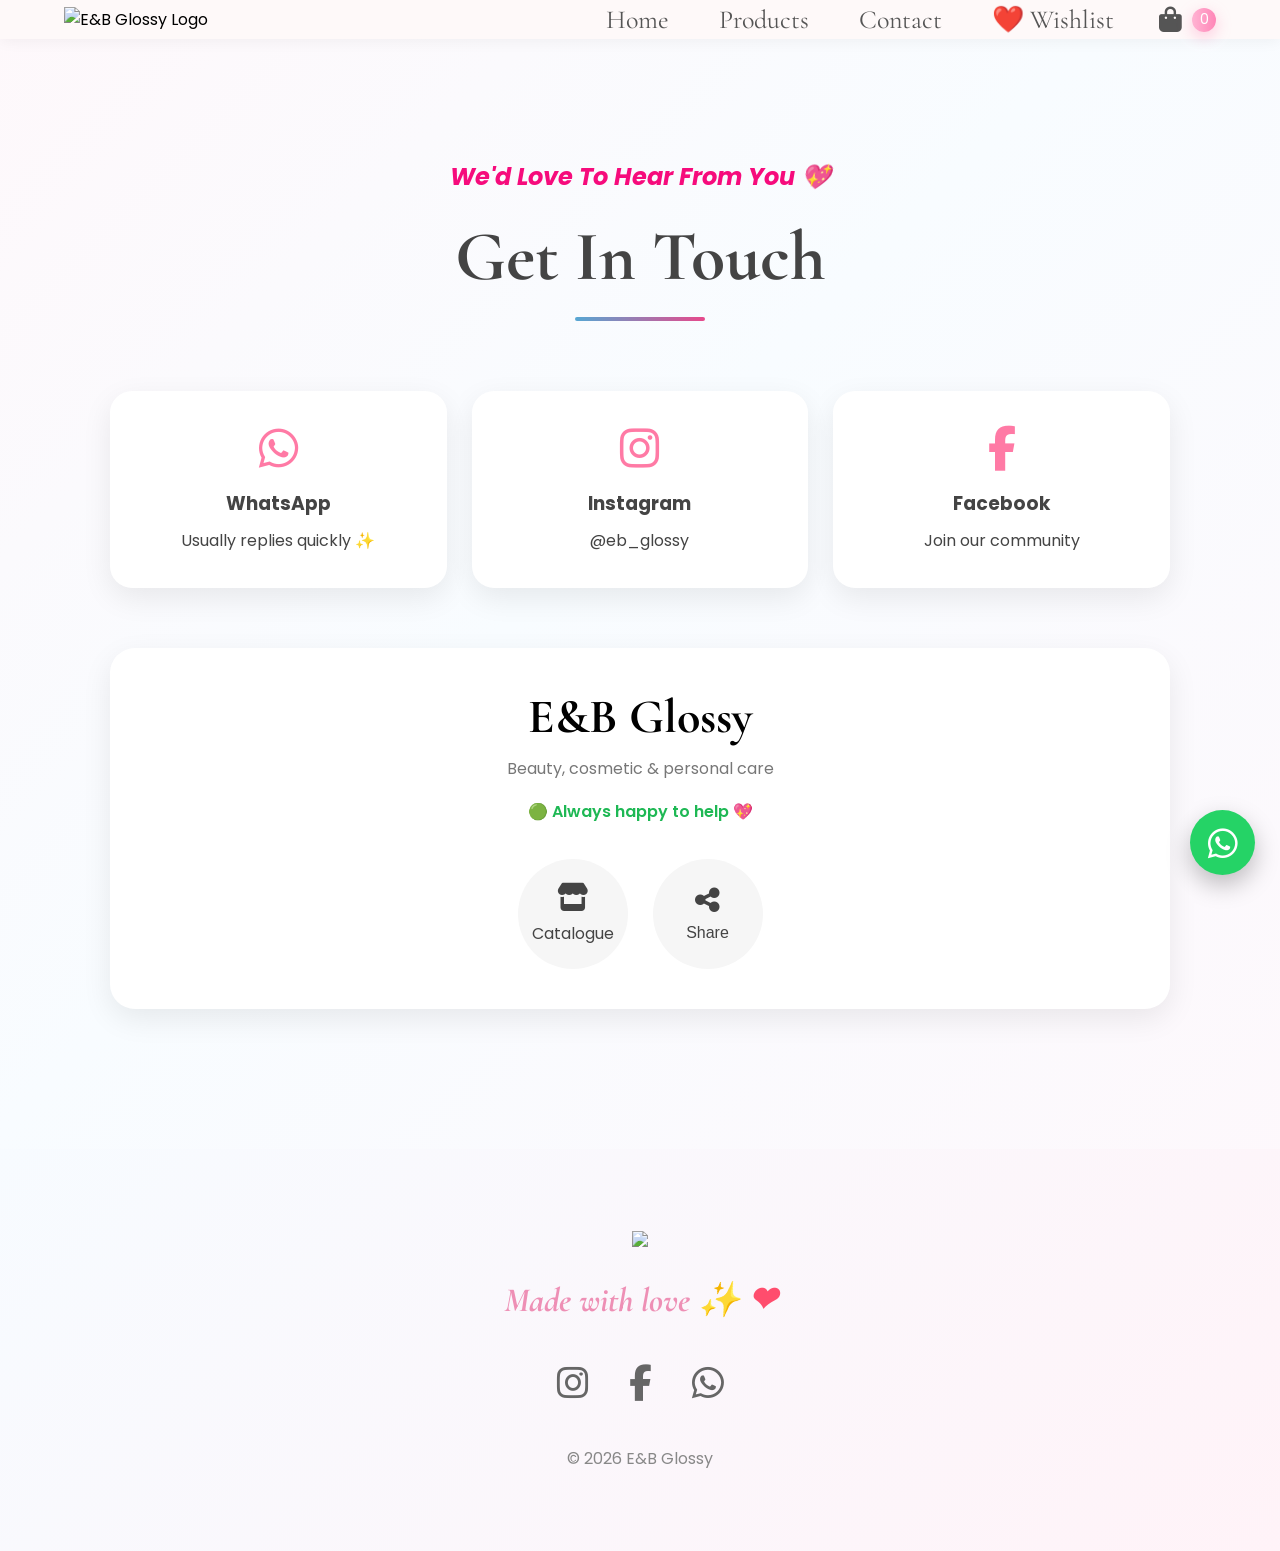
==== contact.html @ 27b737e7 "Add files via upload" ====
<!DOCTYPE html>
<html lang="en">

<head>

    <meta charset="UTF-8">
    <meta name="viewport" content="width=device-width, initial-scale=1.0">

    <title>E&B Glossy</title>

    <link rel="preconnect" href="https://fonts.googleapis.com">
    <link rel="preconnect" href="https://fonts.gstatic.com" crossorigin>

    <link href="https://fonts.googleapis.com/css2?family=Poppins:wght@300;400;500;600&family=Cormorant+Garamond:wght@400;500;600;700&display=swap" rel="stylesheet">

    <link rel="stylesheet"
        href="https://cdnjs.cloudflare.com/ajax/libs/font-awesome/6.5.2/css/all.min.css">

    <link rel="stylesheet" href="style.css">

</head>

<body><div id="intro-loader">

    <img src="images/logo.png" alt="E&B Glossy">

    <h2>E&B Glossy</h2>

</div>

<!-- NAVBAR -->

<nav>

    <div class="logo">
        <img src="images/logo.png"
             alt="E&B Glossy Logo">
    </div>

    <div class="nav-right">

        <ul>

            <li><a href="index.html">Home</a></li>

            <li><a href="products.html">Products</a></li>

            

            <li><a href="contact.html">Contact</a></li>

            <li><a href="wishlist.html">❤️ Wishlist</a></li>

        </ul>

        <a href="cart.html"
           class="cart-nav">

            <i class="fa-solid fa-bag-shopping"></i>

            <span id="cart-count">0</span>

        </a>

    </div>

</nav>



<!-- CONTACT -->

<section class="contact-page">

    <p class="products-subtitle">

        We'd Love To Hear From You 💖

    </p>

    <h1 class="page-title">

        Get In Touch

    </h1>



    <div class="contact-cards">

        <a href="https://wa.me/201068909087"
           target="_blank"
           class="contact-card">

            <i class="fa-brands fa-whatsapp"></i>

            <h3>WhatsApp</h3>

            <p>Usually replies quickly ✨</p>

        </a>



        <a href="https://www.instagram.com/eb_glossy/"
           target="_blank"
           class="contact-card">

            <i class="fa-brands fa-instagram"></i>

            <h3>Instagram</h3>

            <p>@eb_glossy</p>

        </a>



        <a href="https://www.facebook.com/share/g/1BrcmSiZV8/"
           target="_blank"
           class="contact-card">

            <i class="fa-brands fa-facebook-f"></i>

            <h3>Facebook</h3>

            <p>Join our community</p>

        </a>

    </div>



    <div class="business-card">

        <h2>E&B Glossy</h2>

        <p>

            Beauty, cosmetic & personal care

        </p>

        <span class="status">

            🟢 Always happy to help 💖

        </span>



        <div class="business-buttons">

            <a href="products.html">

                <i class="fa-solid fa-store"></i>

                <span>Catalogue</span>

            </a>



            <button onclick="shareWebsite()">

                <i class="fa-solid fa-share-nodes"></i>

                <span>Share</span>

            </button>

        </div>

    </div>



    

</section>



<!-- FOOTER -->

<footer>

    <img src="images/logo.png">

    <p class="footer-love">
        Made with love ✨ <span class="heart">❤</span>
    </p>

    <div class="socials">

        <a href="https://www.instagram.com/eb_glossy/"
           target="_blank"
           rel="noopener noreferrer">

            <i class="fab fa-instagram"></i>

        </a>

        <a href="https://www.facebook.com/share/g/1BrcmSiZV8/"
           target="_blank"
           rel="noopener noreferrer">

            <i class="fab fa-facebook-f"></i>

        </a>

        <a href="https://wa.me/201068909087"
           target="_blank"
           rel="noopener noreferrer">

            <i class="fab fa-whatsapp"></i>

        </a>

    </div>

    <p class="copyright">

        © 2026 E&B Glossy

    </p>

</footer>



<!-- FLOATING WHATSAPP -->

<a class="whatsapp"
   href="https://wa.me/201068909087">

    <i class="fab fa-whatsapp"></i>

</a>

<div id="toast"></div>

<script src="Script.js"></script>

</body>

</html>
---- style.css ----
*{
    margin:0;
    padding:0;
    box-sizing:border-box;
}

html{

    scroll-behavior:smooth;

}

body{

    font-family:'Poppins',sans-serif;
    overflow-x:hidden;

    background:
    linear-gradient(
        135deg,
        #fef8fb 0%,
        #f8fcff 40%,
        #fff7fb 100%
    );
}



/* NAVBAR */

nav{

    display:flex;
    justify-content:space-between;
    align-items:center;

    padding:20px 8%;
}

.nav-right{

    display:flex;
    align-items:center;

    gap:45px;
}

nav ul{

    display:flex;

    align-items:center;

    gap:40px;

    list-style:none;

    margin:0;
    padding:0;
}

nav ul li{

    list-style:none;
}
.logo img{

    width:220px;

}

nav ul{

    display:flex;

    gap:50px;

    list-style:none;

}

nav a{

    text-decoration:none;

    font-family:'Cormorant Garamond',serif;

    font-size:26px;

    color:#555;

    position:relative;

    transition:.4s;

}

nav a:hover{

    color:#ee8fb5;

}

nav a::after{

    content:"";

    position:absolute;

    width:0;

    height:2px;

    left:0;

    bottom:-5px;

    background:#ee8fb5;

    transition:.4s;

}

nav a:hover::after{

    width:100%;

}



/* HERO */

.hero{

    min-height:85vh;

    display:flex;

    justify-content:space-between;

    align-items:center;

    padding:0 8%;

    background:

    linear-gradient(
        90deg,
        #d8f1ff,
        #ffe3ef
    );

}

.hero-text{

    width:50%;

}

.hero-text h1{

    font-size:78px;

    color:#333;

    margin-bottom:25px;

}

.hero-text p{

    font-size:24px;

    color:#666;

}

.signature{

    margin-top:20px;

    color:#ee8fb5;

    font-size:32px;

    font-family:'Cormorant Garamond';

    font-style:italic;

    font-weight:bold;

}

.explore-btn{

    display:inline-block;

    margin-top:45px;

    padding:18px 50px;

    border:none;

    border-radius:50px;

    background:
    linear-gradient(
        90deg,
        #a5dfff,
        #ffb4d3
    );

    color:#2c2c2c;

    text-decoration:none;

    font-size:28px;

    font-family:'Cormorant Garamond',serif;

    font-weight:700;

    letter-spacing:1px;

    cursor:pointer;

    box-shadow:
    0 10px 30px rgba(255,182,210,.4);

    transition:0.4s;

}

.explore-btn:hover{

    transform:
    translateY(-6px)
    scale(1.03);

    box-shadow:
    0 18px 40px rgba(255,182,210,.5);

}

.explore-btn:active{

    transform:scale(0.96);

}.cart-total{

    margin-top:40px;

    background:white;

    padding:35px;

    border-radius:35px;

    box-shadow:
    0 15px 35px
    rgba(0,0,0,.08);
}

.cart-total h2{

    font-size:42px;

    color:#ff6faa;

    font-family:
    'Cormorant Garamond';
}.quantity-box{

    margin-bottom:20px;
}

@media(max-width:900px){

    .explore-btn{

        font-size:22px;

        padding:16px 35px;

    }

}
.hero-image a{

    width:45%;

    display:flex;

    justify-content:center;
    display:block;

    cursor:pointer;


}

.hero-image img{

    width:430px;

    border-radius:35px;

    box-shadow:

    0 20px 45px rgba(0,0,0,.15);
    cursor:pointer;

}
.hero-image img:hover{

    transform:
    translateY(-10px)
    scale(1.03);

}



/* FEATURED */

.featured{

    padding:40px 8%;

    background:linear-gradient(
        90deg,
        #9fdcff,
        #ffb6d2
    );
}

.featured h2{

    text-align:center;

    font-size:60px;

    color:#444;

    font-family:'Cormorant Garamond';

}

.featured h2::after{

    content:"";

    display:block;

    width:150px;

    height:3px;

    background:

    linear-gradient(
        90deg,
        #1a5576,
        #e43c7c
    );

    margin:20px auto;

}

.products-container{

    display:flex;

    justify-content:center;

    gap:80px;

    flex-wrap:wrap;

    margin-top:60px;

}

.product-card{

    width:350px;

    background:

    linear-gradient(
        180deg,
        white,
        #fff7fb
    );

    border-radius:35px;

    padding:30px;

    text-align:center;

    box-shadow:

    0 15px 35px rgba(0,0,0,.08);

    transition:.4s;

}

.product-card:hover{

    transform:translateY(-10px);

}

.product-card img{

    width:100%;

    border-radius:25px;

}

.product-card h3{

    margin-top:25px;

    font-size:35px;

    font-family:'Cormorant Garamond';

}

.product-card p{

    color:#777;

    margin-top:10px;

}



/* FOOTER */

footer{

    padding:80px 0;

    text-align:center;

    background:
    linear-gradient(
        135deg,
        #f7fbff,
        #fff3f8
    );
}

footer img{

    width:180px;

}

.footer-love{

    margin-top:25px;

    color:#ee8fb5;

    font-size:34px;

    font-family:'Cormorant Garamond',serif;

    font-style:italic;

    font-weight:700;

}.heart{

    color:#ff4d6d;

}
.socials{

    margin-top:35px;

}

.socials a{

    color:#666;

    font-size:36px;

    margin:0 18px;

    display:inline-block;

    text-decoration:none;

    transition:.4s;

}


.socials a:hover{

    color:#ee8fb5;

    transform:
    translateY(-6px)
    scale(1.12);

}

.copyright{

    margin-top:35px;

    color:#888;

}



/* WHATSAPP */

.whatsapp{

    position:fixed;

    bottom:25px;

    right:25px;

    width:65px;

    height:65px;

    border-radius:50%;

    background:#25D366;

    color:white;

    display:flex;

    justify-content:center;

    align-items:center;

    text-decoration:none;

    font-size:34px;

    box-shadow:

    0 10px 25px rgba(0,0,0,.25);

    transition:.4s;

}

.whatsapp:hover{

    transform:scale(1.1);

}



/* MOBILE */

@media(max-width:900px){

    nav{

        flex-direction:column;

        gap:20px;

    }

    nav ul{

        gap:25px;

        flex-wrap:wrap;

        justify-content:center;

    }

    .hero{

        flex-direction:column;

        text-align:center;

        padding:70px 30px;

    }

    .hero-text{

        width:100%;

    }

    .hero-image{

        width:100%;

        margin-top:50px;

    }

    .hero-image img{

        width:300px;

    }

    .hero-text h1{

        font-size:55px;

    }

    .hero-text p{

        font-size:20px;

    }

    .signature{

    font-size:32px;

    font-family:'Cormorant Garamond',serif;

    color:#ee8fb5;

    font-style:italic;

    font-weight:bold;

    letter-spacing:1px;



    }

    .logo img{

        width:170px;

    }

}.socials a::after{
    content:none !important;
}

.socials a{
    text-decoration:none;
}







/* Products Page */

nav{

    display:flex;

    justify-content:space-between;

    align-items:center;

    padding:4px 5%;

    background:rgb(254, 249, 249);

    box-shadow:0 2px 15px rgba(0,0,0,.05);

}

.logo img{

    width:220px;

}

nav ul{

    display:flex;

    gap:50px;

    list-style:none;

}

nav a{

    text-decoration:none;

    font-family:'Cormorant Garamond',serif;

    font-size:26px;

    color:#555;

    position:relative;

    transition:.4s;

}

nav a:hover{

    color:#ee8fb5;

}

nav a::after{

    content:"";

    position:absolute;

    width:0;

    height:2px;

    left:0;

    bottom:-5px;

    background:#ee8fb5;

    transition:.4s;

}

nav a:hover::after{

    width:100%;

}
.products-page{

    min-height:100vh;

    padding:100px 8%;

    background:
    linear-gradient(
        to bottom,
    
        #c0d3ff 20%,
        #e8b3d8 100%
    );
}

.page-title{

    text-align:center;

    font-size:70px;

    font-family:'Cormorant Garamond',serif;

    color:#444;

    margin-bottom:70px;

    position:relative;
}

.page-title::after{

    content:"";

    width:130px;
    height:4px;

    background:
    linear-gradient(
        90deg,
        #56a7d3,
        #e7498b
    );

    display:block;

    margin:18px auto 0;

    border-radius:20px;
}
.products-subtitle{
    color:#f60b7c;
    font-size:24px;
    margin-bottom:20px;
    margin-top:40px;
    font-style:italic;
    font-weight:bold;
    text-align:center;
    





}

.products-grid{

    display:grid;

    grid-template-columns:
    repeat(auto-fit,minmax(320px,1fr));

    gap:45px;

    max-width:1400px;

    margin:auto;
}

.product-card{

    background:white;

    border-radius:35px;

    padding:25px;

    text-align:center;

    box-shadow:
    0 15px 40px rgba(0,0,0,.08);

    transition:.4s;
}

.product-card:hover{

    transform:
    translateY(-12px);

    box-shadow:
    0 25px 55px rgba(255,182,210,.25);
}

.product-card img{

    width:100%;

    height:350px;

    object-fit:cover;

    border-radius:25px;
}

.product-card h3{
    margin-top:20px;
    font-size:30px;
}

.product-card p{
    color:#777;
}
/* ================= CART ICON IN NAV ================= */

.cart-nav{

    display:flex;
    align-items:center;
    gap:10px;

    position:relative;

    font-size:26px;
}

#cart-count{

    background:
    linear-gradient(
        90deg,
        #ffb4d3,
        #ff85b7
    );

    color:white;

    width:24px;
    height:24px;

    border-radius:50%;

    display:flex;
    justify-content:center;
    align-items:center;

    font-size:14px;

    font-family:'Poppins';

    box-shadow:
    0 5px 15px rgba(255,132,183,.4);

    transition:.4s;
}

.cart-nav:hover #cart-count{

    transform:scale(1.15);

}



/* ================= ADD TO CART BUTTON ================= */

.cart-btn{

    margin-top:25px;

    border:none;

    padding:16px 38px;

    border-radius:50px;

    background:
    linear-gradient(
        90deg,
        #9fdcff,
        #ffb6d2
    );

    color:#2f2f2f;

    font-size:24px;

    font-family:
    'Cormorant Garamond',serif;

    font-weight:700;

    letter-spacing:.5px;

    cursor:pointer;

    transition:.4s;

    box-shadow:
    0 10px 30px rgba(255,182,210,.35);
}

.cart-btn:hover{

    transform:
    translateY(-6px)
    scale(1.04);

    box-shadow:
    0 18px 40px rgba(255,182,210,.5);
}

.cart-btn:active{

    transform:
    scale(.96);

}



/* ================= CART PAGE ================= */

.cart-page{

    min-height:100vh;

    padding:120px 8%;

    text-align:center;

    background:

    linear-gradient(
        135deg,
        #f7fbff,
        #f6c1db
    );

}

.cart-page h1{

    font-size:72px;

    color:#444;

    font-family:
    'Cormorant Garamond',serif;

    margin-bottom:70px;
}



/* ================= CART ITEMS ================= */

#cart-items{

    max-width:850px;

    margin:auto;
}

.cart-item{

    background:white;

    margin-bottom:30px;

    padding:30px 35px;

    border-radius:35px;

    display:flex;

    justify-content:space-between;
    flex-wrap:wrap;

    align-items:center;

    box-shadow:
    0 15px 35px rgba(0,0,0,.08);

    transition:.4s;
}

.cart-item:hover{

    transform:
    translateY(-8px);

    box-shadow:
    0 22px 45px rgba(255,182,210,.18);
}



/* ================= PRODUCT INFO ================= */

.cart-info{

    text-align:left;
}

.cart-info h3{

    font-size:34px;

    color:#333;

    font-family:
    'Cormorant Garamond',serif;
}

.cart-info p{

    color:#888;

    margin-top:8px;

    font-size:17px;
}.total-price{

    color:#ff5f9f;

    font-size:30px;

    font-weight:800;

    margin-top:8px;
}



/* ================= REMOVE BUTTON ================= */

.remove-btn{

    border:none;

    background:#ffe4ee;

    color:#ff4f8e;

    padding:15px 22px;

    border-radius:20px;

    font-size:17px;

    font-weight:600;

    cursor:pointer;

    transition:.35s;
}

.remove-btn:hover{

    background:#ffcddd;

    transform:
    scale(1.06);
}



/* ================= ORDER BUTTON ================= */

.order-btn{

    margin-top:55px;

    padding:20px 55px;

    border:none;

    border-radius:50px;

    background:#25D366;

    color:white;

    font-size:26px;

    font-weight:700;

    cursor:pointer;

    transition:.4s;

    box-shadow:
    0 12px 30px rgba(37,211,102,.32);
}

.order-btn:hover{

    transform:
    translateY(-5px)
    scale(1.03);

    box-shadow:
    0 20px 45px rgba(37,211,102,.45);
}



/* ================= EMPTY CART ================= */

.empty-cart{

    background:white;

    padding:80px;

    border-radius:40px;

    box-shadow:
    0 15px 35px rgba(0,0,0,.07);
}

.empty-cart h2{

    color:#555;

    font-size:40px;

    margin-bottom:15px;
}

.empty-cart p{

    color:#888;

    font-size:20px;
}



/* ================= MOBILE ================= */

@media(max-width:900px){

    .cart-page h1{

        font-size:50px;
    }

    .cart-item{

        flex-direction:column;

        gap:25px;

        text-align:center;
    }

    .cart-info{

        text-align:center;
    }

    .cart-info h3{

        font-size:30px;
    }

    .order-btn{

        width:100%;
    }

}/* ================= TOAST ================= */

#toast{

    position:fixed;

    top:30px;

    right:30px;

    background:

    linear-gradient(
        90deg,
        #9fdcff,
        #ffb6d2
    );

    color:#333;

    padding:18px 35px;

    border-radius:25px;

    font-size:19px;

    font-weight:600;

    box-shadow:
    0 15px 35px rgba(0,0,0,.12);

    opacity:0;

    transform:
    translateY(-30px);

    transition:.45s;

    z-index:9999;
}


.show-toast{

    opacity:1 !important;

    transform:
    translateY(0px)
    scale(1.03);

}.cart-left{

    display:flex;

    align-items:center;

    gap:25px;
}

.cart-image{

    width:90px;

    height:90px;

    object-fit:cover;

    border-radius:22px;

    box-shadow:
    0 8px 20px rgba(0,0,0,.08);

    transition:.4s;
}

.cart-image:hover{

    transform:scale(1.06);
}/* ================= MOBILE ================= */

.product-card{
    position:relative;
    overflow:hidden;
}.wishlist-btn{
    position:absolute;
    bottom:210px;
    right:20px;
    width:40px;
    height:40px;
    border:none;
    border-radius:50%;
    background:#fff;
    cursor:pointer;
    box-shadow:0 4px 10px rgba(0, 0, 0, 0.1);
    transition:.3s;
}

.wishlist-btn i{
    color:#ff4d6d;
    font-size:20px;
    transition:.3s;
}

.wishlist-btn.active i{
    color:#ff4d6d;
    font-weight:bold;
}

.wishlist-btn:hover{
    transform:scale(1.1);
}
.quantity-box{

    display:flex;

    justify-content:center;

    align-items:center;

    gap:18px;

    margin-top:20px;
}

.quantity-box button{

    width:42px;
    height:42px;

    border:none;

    border-radius:50%;

    background:
    linear-gradient(
        90deg,
        #9fdcff,
        #ffb6d2
    );

    color:#333;

    font-size:24px;

    cursor:pointer;

    transition:.3s;
}

.quantity-box button:hover{

    transform:scale(1.1);
}

.qty{

    font-size:25px;

    font-weight:700;

    width:35px;

    text-align:center;
}
.price-tag{

    position:absolute;

    top:20px;
    right:20px;

    background:linear-gradient(
        135deg,
        #ff9fc7,
        #ffc7dd
    );

    color:white;

    padding:12px 18px;

    border-radius:40px;

    font-size:17px;
    font-weight:700;

    font-family:'Poppins';

    box-shadow:
    0 10px 25px rgba(255,133,183,.35);

    z-index:5;

    backdrop-filter:blur(10px);

    border:2px solid rgba(228, 124, 195, 0.799);
}

.product-price{

    margin-top:15px;

    display:flex;

    justify-content:center;
    align-items:center;

    gap:8px;

    background:
    linear-gradient(
        90deg,
        rgba(211, 24, 152, 0.299),
        rgba(21, 185, 240, 0.358)
    );

    width:fit-content;

    margin-inline:auto;

    padding:10px 22px;

    border-radius:30px;

    border:1px solid rgba(255,182,210,.4);
}

.currency{

    font-size:15px;

    color:#888;

    letter-spacing:2px;

    font-weight:600;
}

.amount{

    font-size:38px;

    font-weight:800;

    color:#f21a74;

    line-height:1;
}@media (max-width: 768px){

    nav{

        flex-direction:column;

        padding:20px;

        gap:20px;

    }

    nav ul{

        gap:18px;

        flex-wrap:wrap;

        justify-content:center;
    }

    nav a{

        font-size:10px !important;
    }

    .logo img{

        width:150px;
    }


    /* HERO */

    .hero{

        flex-direction:column;

        text-align:center;

        padding:70px 25px;

        min-height:auto;

        gap:50px;
    }

    .hero-text{

        width:100%;
    }

    .hero-image{

        width:100%;
    }

    .hero-image img{

        width:270px;

        max-width:90%;
    }

    .hero-text h1{

        font-size:48px;

        line-height:1.2;
    }

    .hero-text p{

        font-size:18px;
    }

    .signature{

        font-size:26px;
    }

    .hero button{

        font-size:22px;

        padding:16px 35px;
    }


    /* PRODUCTS */

    .featured{

        padding:80px 25px;
    }

    .featured h2{

        font-size:42px;
    }

    .products-container{

        gap:30px;
    }

    .product-card{

        width:100%;

        max-width:340px;

        margin:auto;
    }


    /* PRODUCTS PAGE */

    .page-title{

        font-size:50px;
    }

    .products-grid{

        grid-template-columns:1fr;

        gap:30px;
    }


    /* CART */

    .cart-page{

        padding:90px 20px;
    }

    .cart-page h1{

        font-size:48px;
    }

    .cart-item{

        flex-direction:column;

        gap:25px;

        text-align:center;
    }

    .cart-left{

        flex-direction:column;
    }

    .cart-image{

        width:110px;
        height:110px;
    }

    .remove-btn{

        width:100%;
    }


    /* FOOTER */

    footer{

        padding:50px 25px;
    }

    .socials a{

        font-size:28px;

        margin:0 12px;
    }


    /* WHATSAPP */

    .whatsapp{

        width:58px;
        height:58px;

        font-size:30px;

        right:18px;
        bottom:18px;
    }

}   .cart-subtitle{

    font-family:'Parisienne', cursive;

    font-size:42px; 
    font-weight: bold;

    color:#ff5d97;

    margin-bottom:10px;

    letter-spacing:4px;

}/* ================= REVIEWS ================= */

.reviews-slider{

    display:flex;

    justify-content:center;

    align-items:center;

    gap:100px;

    margin:100px auto;

}

.review-image-box{

    width:520px;

    max-width:90%;

    background:rgb(255, 237, 237);

    padding:18px;

    border-radius:30px;
     
    border: 3px solid rgba(254, 169, 202, 0.5);

    box-shadow:
    0 15px 40px rgba(34, 21, 21, 0.08);

}

.review-image-box img{

    width:100%;

    border-radius:22px;

    transition:.4s;

}

.review-image-box img:hover{

    transform:scale(1.02);

}

.review-arrow{

    width:65px;

    height:65px;

    border:none;

    border-radius:50%;

    background:
    linear-gradient(
        90deg,
        #9fdcff,
        #ffb6d2
    );

    color:#333;

    font-size:24px;

    cursor:pointer;

    transition:.35s;

    box-shadow:
    0 8px 20px rgba(0,0,0,.1);

}

.review-arrow:hover{

    transform:scale(1.12);

}




.contact-page{

    max-width:1100px;

    margin:auto;

    padding:80px 20px;

}

.contact-cards{

    display:grid;

    grid-template-columns:repeat(auto-fit,minmax(240px,1fr));

    gap:25px;

    margin:50px 0;

}

.contact-card{

    background:white;

    border-radius:22px;

    padding:35px;

    text-align:center;

    text-decoration:none;

    color:#444;

    box-shadow:0 10px 30px rgba(0,0,0,.08);

    transition:.3s;

}

.contact-card:hover{

    transform:translateY(-8px);

}

.contact-card i{

    font-size:45px;

    color:#ff7aa5;

    margin-bottom:18px;

}

.contact-card h3{

    margin-bottom:10px;

}

.business-card{

    background:white;

    border-radius:25px;

    padding:40px;

    margin:60px 0;

    text-align:center;

    box-shadow:0 10px 30px rgba(0,0,0,.08);

}

.business-card h2{

    font-family:"Cormorant Garamond",serif;

    font-size:48px;

    margin-bottom:10px;

}

.business-card p{

    color:#777;

    margin-bottom:18px;

}

.status{

    color:#1eb854;

    font-weight:600;

}

.business-buttons{

    display:flex;

    justify-content:center;

    gap:25px;

    margin-top:35px;

    flex-wrap:wrap;

}

.business-buttons a,

.business-buttons button{

    width:110px;

    height:110px;

    border:none;

    border-radius:50%;

    background:#f6f6f6;

    display:flex;

    flex-direction:column;

    justify-content:center;

    align-items:center;

    text-decoration:none;

    color:#444;

    cursor:pointer;

    transition:.3s;

    font-size:16px;

}

.business-buttons a:hover,

.business-buttons button:hover{

    background:#ffe4ee;

}

.business-buttons i{

    font-size:28px;

    margin-bottom:10px;

}

button,
a,
input,
textarea,
select,
.product-card,
.review-card,
.contact-card,
.cart-item,
.wishlist-btn,
.cart-btn,
.remove-btn{

    transition: all .3s ease;

}/* ================= PAGE TRANSITION ================= */

body{

    opacity:0;

    animation:fadeIn .45s ease forwards;

}

body.fade-out{

    opacity:0;

    transition:opacity .35s ease;

}

@keyframes fadeIn{

    from{

        opacity:0;

    }

    to{

        opacity:1;

    }

}/* ================= INTRO LOADER ================= */

#intro-loader{

    position:fixed;

    top:0;

    left:0;

    width:100%;

    height:100vh;

    background:#fff;

    display:flex;

    flex-direction:column;

    justify-content:center;

    align-items:center;

    z-index:99999;

    animation:loaderFade 1.8s forwards;

}

#intro-loader img{

    width:140px;

    animation:logoPop 1s ease;

}

#intro-loader h2{

    margin-top:20px;

    font-family:"Cormorant Garamond",serif;

    font-size:42px;

    color:#333;

    letter-spacing:2px;

}

@keyframes logoPop{

    0%{

        transform:scale(.8);

        opacity:0;

    }

    60%{

        transform:scale(1.08);

    }

    100%{

        transform:scale(1);

        opacity:1;

    }

}

@keyframes loaderFade{

    0%,70%{

        opacity:1;

        visibility:visible;

    }

    100%{

        opacity:0;

        visibility:hidden;

    }

}/* ================= PRODUCT POPUP ================= */

.product-popup{

    position:fixed;

    top:0;

    left:0;

    width:100%;

    height:100vh;

    background:rgba(0,0,0,.55);

    display:none;

    justify-content:center;

    align-items:center;

    z-index:9999;

    padding:20px;

}

.popup-box{

    width:900px;

    max-width:100%;

    background:linear-gradient(
        90deg,
        #c1e2f5,
        #eac1d1
    );

    border-radius:30px;

    display:flex;

    gap:40px;

    padding:40px;

    position:relative;

    animation:popupShow .5s ease;

}

.popup-image{

    flex:1;

    display:flex;

    justify-content:center;

    align-items:center;

}

.popup-image img{

    width:100%;

    max-width:320px;
    border-radius:40px;

}

.popup-info{

    flex:1;

    display:flex;

    flex-direction:column;

    justify-content:center;

}

.popup-info h2{

    font-size:40px;

    margin-bottom:20px;

    font-family:'Cormorant Garamond',serif;

}

.popup-info p{

    font-size:18px;

    color:#666;

    line-height:1.8;

    margin-bottom:25px;

}

.popup-info h3{

    font-size:32px;

    color:#f0335f;

}

.close-popup{

    position:absolute;

    top:20px;

    right:20px;

    border:none;

    background:none;

    font-size:28px;

    cursor:pointer;

    color:#444;

}

.close-popup:hover{

    color:#ff6f91;

}

@keyframes popupShow{

    from{

        opacity:0;

        transform:scale(.9);

    }

    to{

        opacity:1;

        transform:scale(1);

    }

}

@media(max-width:768px){

    .popup-box{

        flex-direction:column;

        text-align:center;

    }

    .popup-image img{

        max-width:200px;

    }

}.section-btn{

    display:flex;

    justify-content:center;

    align-items:center;

    margin:60px 0 80px;

}.hero-btn{

    display:inline-block;

    padding:22px 70px;

    border-radius:60px;

    background:linear-gradient(90deg,#8fd0ff,#f7a3c9);

    color:#222;

    text-decoration:none;

    font-family:'Cormorant Garamond', serif;

    font-size:28px;

    font-weight:600;

    transition:.35s;

    box-shadow:0 12px 25px rgba(255,105,180,.18);

}

.hero-btn:hover{

    transform:translateY(-4px) scale(1.03);

    box-shadow:0 18px 35px rgba(255,105,180,.28);
}
/* ===== Body Splash Variants ===== */

.popup-variant-gallery{

    display:flex;
    justify-content:center;
    gap:20px;
    margin-top:20px;

}

.popup-thumb-box{

    display:flex;
    flex-direction:column;
    align-items:center;

}

.popup-thumb{

    width:120px;
    height:120px;
    object-fit:cover;
    border-radius:15px;
    border:3px solid transparent;
    cursor:pointer;
    transition:.3s;

}

.popup-thumb:hover{

    transform:scale(1.05);

}

.popup-thumb.active{

    border-color:#ff6f91;
    box-shadow:0 10px 20px rgba(255,111,145,.25);

}

.popup-thumb-box span{

    margin-top:8px;
    font-size:13px;
    font-weight:bold;
    color:#555;

}.body-variant-select{

    display:flex;
    gap:10px;
    margin:18px 0;

}

.body-option{

    flex:1;
    padding:10px;
    border:none;
    border-radius:12px;
    background:#f4f4f4;
    cursor:pointer;
    font-weight:600;
    transition:.3s;

}

.body-option:hover{

    transform:translateY(-2px);

}

.body-option.active{

    background:linear-gradient(90deg,#8fd0ff,#f7a3c9);
    color:#fff;

}/* ===== Lip Gloss Shades ===== */

.shade-selector{

    margin:18px 0;

    display:flex;

    gap:10px;

    flex-wrap:wrap;

}

.shade-option{

    display:flex;

    align-items:center;

    gap:8px;

    padding:8px 12px;

    border:2px solid #e8e8e8;

    border-radius:25px;

    cursor:pointer;

    transition:.3s;

    background:#fff;

}

.shade-option:hover{

    transform:translateY(-2px);

}

.shade-option.active{

    border-color:#ff6f91;

    box-shadow:0 8px 18px rgba(255,111,145,.2);

}

.shade-color{

    width:18px;

    height:18px;

    border-radius:50%;

    border:1px solid #ddd;

}

.shade-name{

    font-size:13px;

    font-weight:600;

    color:#555;

}/* ================= CUSTOMER POPUP ================= */

.customer-popup{

    position:fixed;

    top:0;
    left:0;

    width:100%;
    height:100vh;

    background:rgba(0,0,0,.55);

    display:none;

    justify-content:center;
    align-items:center;

    z-index:10000;

    padding:20px;

}

.customer-box{

    width:500px;
    max-width:100%;

    background:white;

    border-radius:30px;

    padding:35px;

    display:flex;
    flex-direction:column;
    gap:18px;

    animation:popupShow .35s ease;

}

.customer-box h2{

    text-align:center;

    font-family:'Cormorant Garamond',serif;

    font-size:34px;

    margin-bottom:10px;

}

.customer-box input,
.customer-box textarea{

    width:100%;

    padding:15px;

    border:2px solid #eee;

    border-radius:15px;

    outline:none;

    font-size:15px;

    transition:.3s;

}

.customer-box input:focus,
.customer-box textarea:focus{

    border-color:#ff6f91;

}

.customer-box textarea{

    min-height:90px;

    resize:none;

}

.customer-btn{

    width:100%;

    padding:16px;

    border:none;

    border-radius:18px;

    background:linear-gradient(90deg,#8fd0ff,#f7a3c9);

    font-size:18px;

    font-weight:bold;

    cursor:pointer;

    transition:.3s;

}

.customer-btn:hover{

    transform:translateY(-3px);

}.input-error{

    border:2px solid #ff4d6d !important;

    animation:shake .35s;

}

@keyframes shake{

    0%{transform:translateX(0);}
    20%{transform:translateX(-6px);}
    40%{transform:translateX(6px);}
    60%{transform:translateX(-6px);}
    80%{transform:translateX(6px);}
    100%{transform:translateX(0);}

}#popup-gloss-gallery{

    display:flex;

    justify-content:center;

    gap:15px;

    flex-wrap:wrap;
margin-left:35px;
    margin-top:20px;   

}

#popup-gloss-gallery .popup-thumb{

    width:100px;

    height:100px;

    object-fit:cover;

    border-radius:18px;

    border:3px solid transparent;

    cursor:pointer;

    transition:.3s;

}

#popup-gloss-gallery .popup-thumb:hover{

    transform:scale(1.05);

}

#popup-gloss-gallery .popup-thumb.active{

    border-color:#ff6f91;

    box-shadow:0 8px 18px rgba(255,111,145,.25);

}

#popup-gloss-gallery .popup-thumb-box{

    display:flex;

    flex-direction:column;

    align-items:center;

    gap:8px;

}

#popup-gloss-gallery .popup-thumb-box span{

    font-size:13px;

    font-weight:600;

    color:#555;

}.lipkit-swatches{
    margin-top:15px;
    text-align:center;
}

.lipkit-swatches img{
    width:200%;
    max-width:800px;
    border-radius:18px;
    box-shadow:0 8px 20px rgba(177, 72, 72, 0.719);
    transition:.3s;
}

.lipkit-swatches img:hover{
    transform:scale(1.02);
}
.lipkit-popup .popup-image{
    display:flex;
    flex-direction:column;
    align-items:center;
    gap:20px;
    width:48%;
}

.lipkit-popup #popup-image{
    width:100%;
    max-width:400px;
    height:300px;
}

.lipkit-popup .lipkit-swatches img{
    width:100%;
    width:400px;
    height: 350px;
}.lipkit-popup{
    width:88%;
    max-width:1150px;
    max-height:740px;
}.cart-shade {
    display: flex;
    align-items: center;
    gap: 10px;
    margin-top: 8px;
}

.cart-shade-image {
    width: 45px;
    height: 45px;
    object-fit: cover;
    border-radius: 10px;
}

.cart-shade span {
    font-size: 14px;
    color: #777;
}.wishlist-quantity{
    display:flex;
    justify-content:center;
    align-items:center;
    gap:12px;
    margin-top:12px;
}

.wishlist-quantity button{
    width:32px;
    height:32px;
    border:none;
    border-radius:50%;
    background:linear-gradient(
        90deg,
        #9fdcff,
        #ffb6d2
    );
    cursor:pointer;
    font-size:18px;
}

.wishlist-quantity span{
    min-width:25px;
    text-align:center;
    font-weight:700;
}/* ================= MOBILE ================= */

@media (max-width: 600px){

    body{
        overflow-x: hidden;
    }

   nav{
    width: 100%;
    padding: 10px 12px;
    display: flex;
    flex-direction: row;
    justify-content: space-between;
    align-items: center;
    gap: 6px;
}

.logo{
    flex-shrink: 0;
}

.logo img{
    width: 92px;
}

.nav-right{
    display: flex;
    align-items: center;
    gap: 7px;
    min-width: 0;
}

nav ul{
    display: flex;
    align-items: center;
    justify-content: flex-end;
    gap: 7px;
    flex-wrap: nowrap;
    list-style: none;
    padding: 0;
    margin: 0;
}

nav ul li{
    flex-shrink: 0;
}

nav a{
    font-size: 16px !important;
    white-space: nowrap;
}

.cart-nav{
    display: flex;
    align-items: center;
    gap: 3px;
}

.cart-nav i{
    font-size: 16px;
}

#cart-count{
    font-size: 10px;
}

    .hero{
    flex-direction: column;
    text-align: center;
    padding: 50px 20px;
    gap: 35px;
    min-height: auto;
}

.hero-text{
    width: 100%;
}

.hero-text h1{
    font-size: 48px;
    line-height: 1.15;
    margin-bottom: 18px;
}

.hero-text p{
    font-size: 17px;
}

.signature{
    font-size: 26px;
}

.explore-btn{
    font-size: 20px;
    padding: 14px 30px;
    margin-top: 25px;
}

.hero-image{
    width: 100%;
    display: flex;
    justify-content: center;
    align-items: center;
}

.hero-image a{
    width: 100%;
    display: flex;
    justify-content: center;
    align-items: center;
}

.hero-image img{
    width: 500px;
    max-width: 90%;
    margin: 0 auto;
}

.featured{
    padding: 50px 15px;
}

.featured h2{
    font-size: 42px;
}

.products-container{
    gap: 25px;
    margin-top: 35px;
}

.product-card{
    width: 100%;
    max-width: 340px;
    padding: 20px;
    margin: 0 auto;
}

.product-card h3{
    font-size: 28px;
}

.product-card p{
    font-size: 15px;
}

.products-page{
    padding: 60px 15px;
}

.products-subtitle{
    font-size: 18px;
    margin-top: 20px;
}

.page-title{
    font-size: 48px;
    margin-bottom: 40px;
}

.products-grid{
    grid-template-columns: 1fr;
    gap: 25px;
}

.products-grid .product-card{
    width: 100%;
    max-width: 340px;
    margin: 0 auto;
    padding: 18px;
}

.products-grid .product-card img{
    height: 300px;
}

.products-grid .product-card h3{
    font-size: 27px;
}

.shade-selector{
    justify-content: center;
    gap: 8px;
}

.shade-option{
    padding: 7px 10px;
    font-size: 12px;
}

.shade-color{
    width: 16px;
    height: 16px;
}

.shade-name{
    font-size: 12px;
}

.quantity-box{
    gap: 12px;
    margin-top: 15px;
}

.quantity-box button{
    width: 38px;
    height: 38px;
    font-size: 20px;
}

.qty{
    font-size: 22px;
    width: 30px;
}

.cart-btn,
.wishlist-btn{
    font-size: 15px;
}

.product-popup{
    padding: 10px;
}

.popup-box{
    width: 100%;
    max-width: 95%;
    max-height: 92vh;
    overflow-y: auto;
    flex-direction: column;
    gap: 20px;
    padding: 25px 18px;
    border-radius: 25px;
}

.popup-image{
    width: 100%;
}

.popup-image img{
    width: 100%;
    max-width: 280px;
    max-height: 280px;
    object-fit: cover;
    margin: 0 auto;
}

.popup-info{
    width: 100%;
    text-align: center;
}

.popup-info h2{
    font-size: 32px;
}

.popup-info p{
    font-size: 15px;
    line-height: 1.6;
}

.popup-info h3{
    font-size: 27px;
}

.close-popup{
    top: 10px;
    right: 12px;
    font-size: 24px;
}
#popup-gloss-gallery{
    margin-left: 0;
    gap: 10px;
    width: 100%;
}

#popup-gloss-gallery .popup-thumb{
    width: 70px;
    height: 70px;
}

#popup-gloss-gallery .popup-thumb-box span{
    font-size: 11px;
}
.cart-page{
    padding: 55px 15px;
}

.cart-page h1{
    font-size: 42px;
    margin-bottom: 35px;
}

#cart-items{
    width: 100%;
}

.cart-item{
    width: 100%;
    padding: 20px 15px;
    gap: 18px;
}

.cart-left{
    width: 100%;
    flex-direction: column;
    gap: 15px;
}

.cart-image{
    width: 100px;
    height: 100px;
}

.cart-info{
    width: 100%;
    text-align: center;
}

.cart-info h3{
    font-size: 26px;
}

.cart-info p{
    font-size: 14px;
}

.total-price{
    font-size: 25px;
}

.remove-btn{
    width: 100%;
    font-size: 15px;
    padding: 12px 18px;
}

.order-btn{
    width: 100%;
    padding: 17px 20px;
    font-size: 20px;
}

.empty-cart{
    padding: 50px 20px;
}

.empty-cart h2{
    font-size: 30px;
}

.empty-cart p{
    font-size: 16px;
}
.cart-shade{
    justify-content: center;
    margin-top: 8px;
}

.cart-shade-image{
    width: 40px;
    height: 40px;
}

.cart-shade span{
    font-size: 13px;
}

.wishlist-quantity{
    gap: 10px;
    margin-top: 12px;
}

.wishlist-quantity button{
    width: 36px;
    height: 36px;
    font-size: 18px;
}

.wishlist-quantity span{
    font-size: 17px;
    min-width: 25px;
}

.customer-popup{
    padding: 12px;
    align-items: center;
}

.customer-box{
    width: 100%;
    max-width: 100%;
    max-height: 92vh;
    overflow-y: auto;
    padding: 25px 18px;
    border-radius: 24px;
}

.customer-box h2{
    font-size: 30px;
}

.customer-box input,
.customer-box textarea{
    font-size: 16px;
    padding: 14px;
}

.customer-box textarea{
    min-height: 80px;
}

.customer-btn{
    font-size: 17px;
    padding: 15px;
}
.reviews-slider{
    gap:15px;
    margin:50px auto;
    width:100%;
}

.review-image-box{
    width:calc(100% - 90px);
    max-width:320px;
    padding:12px;
}

.review-arrow{
    width:45px;
    height:45px;
    font-size:18px;
    flex-shrink:0;
}
/* ================= LIP KIT QUICK VIEW ================= */

      /* ===== LIP KIT QUICK VIEW ===== */

    .lipkit-popup{
        flex-direction: column;
        width: 95%;
        max-height: 92vh;
        overflow-y: auto;
        padding: 20px;
        gap: 15px;
    }

    .lipkit-popup .popup-image{
        width: 100%;
        flex-direction: column;
        align-items: center;
        gap: 12px;
    }

    .lipkit-popup #popup-image{
        width: 100%;
        max-width: 280px;
        height: 280px;
        object-fit: cover;
        margin: 0 auto;
    }

    .lipkit-popup .lipkit-swatches{
        width: 100%;
        margin: 0;
        display: flex;
        justify-content: center;
    }

    .lipkit-popup .lipkit-swatches img{
        width: 65%;
        max-width: 190px;
        height: auto;
        margin: 0 auto;
        border-radius: 14px;
    }

    .lipkit-popup .popup-info{
        width: 100%;
        text-align: center;
    }


}
/* ================= TABLET ================= */

@media (min-width: 601px) and (max-width: 1024px){

    nav{
        padding: 18px 30px;
    }

    .logo img{
        width: 170px;
    }

    .nav-right{
        gap: 20px;
    }

    nav ul{
        gap: 20px;
    }

    nav a{
        font-size: 20px;
    }

    /* HERO */

    .hero{
        padding: 50px 40px;
        gap: 30px;
    }

    .hero-text{
        width: 50%;
    }

    .hero-text h1{
        font-size: 58px;
    }

    .hero-text p{
        font-size: 20px;
    }

    .hero-image img{
        width: 340px;
        max-width: 100%;
    }

    /* PRODUCTS */

    .products-page{
        padding: 70px 35px;
    }

    .page-title{
        font-size: 58px;
    }

    .products-grid{
        grid-template-columns: repeat(2, 1fr);
        gap: 25px;
    }

    .products-grid .product-card{
        width: 100%;
        max-width: none;
    }

    .products-grid .product-card img{
        height: 300px;
    }

    /* QUICK VIEW */

    .popup-box{
        width: 90%;
        max-width: 850px;
        gap: 25px;
        padding: 30px;
    }

    /* CART / WISHLIST */

    .cart-page{
        padding: 80px 40px;
    }

    .cart-item{
        padding: 25px;
    }

}
@media (max-width: 600px){

    .hero-image{
        width: 100% !important;
        display: flex !important;
        justify-content: center !important;
        align-items: center !important;
    }

    .hero-image a{
        width: 100% !important;
        display: flex !important;
        justify-content: center !important;
        align-items: center !important;
    }

    .hero-image img{
        width: 340px !important;
        max-width: 90vw !important;
        height: auto !important;
        margin: 0 auto !important;
        display: block !important;
    }

}
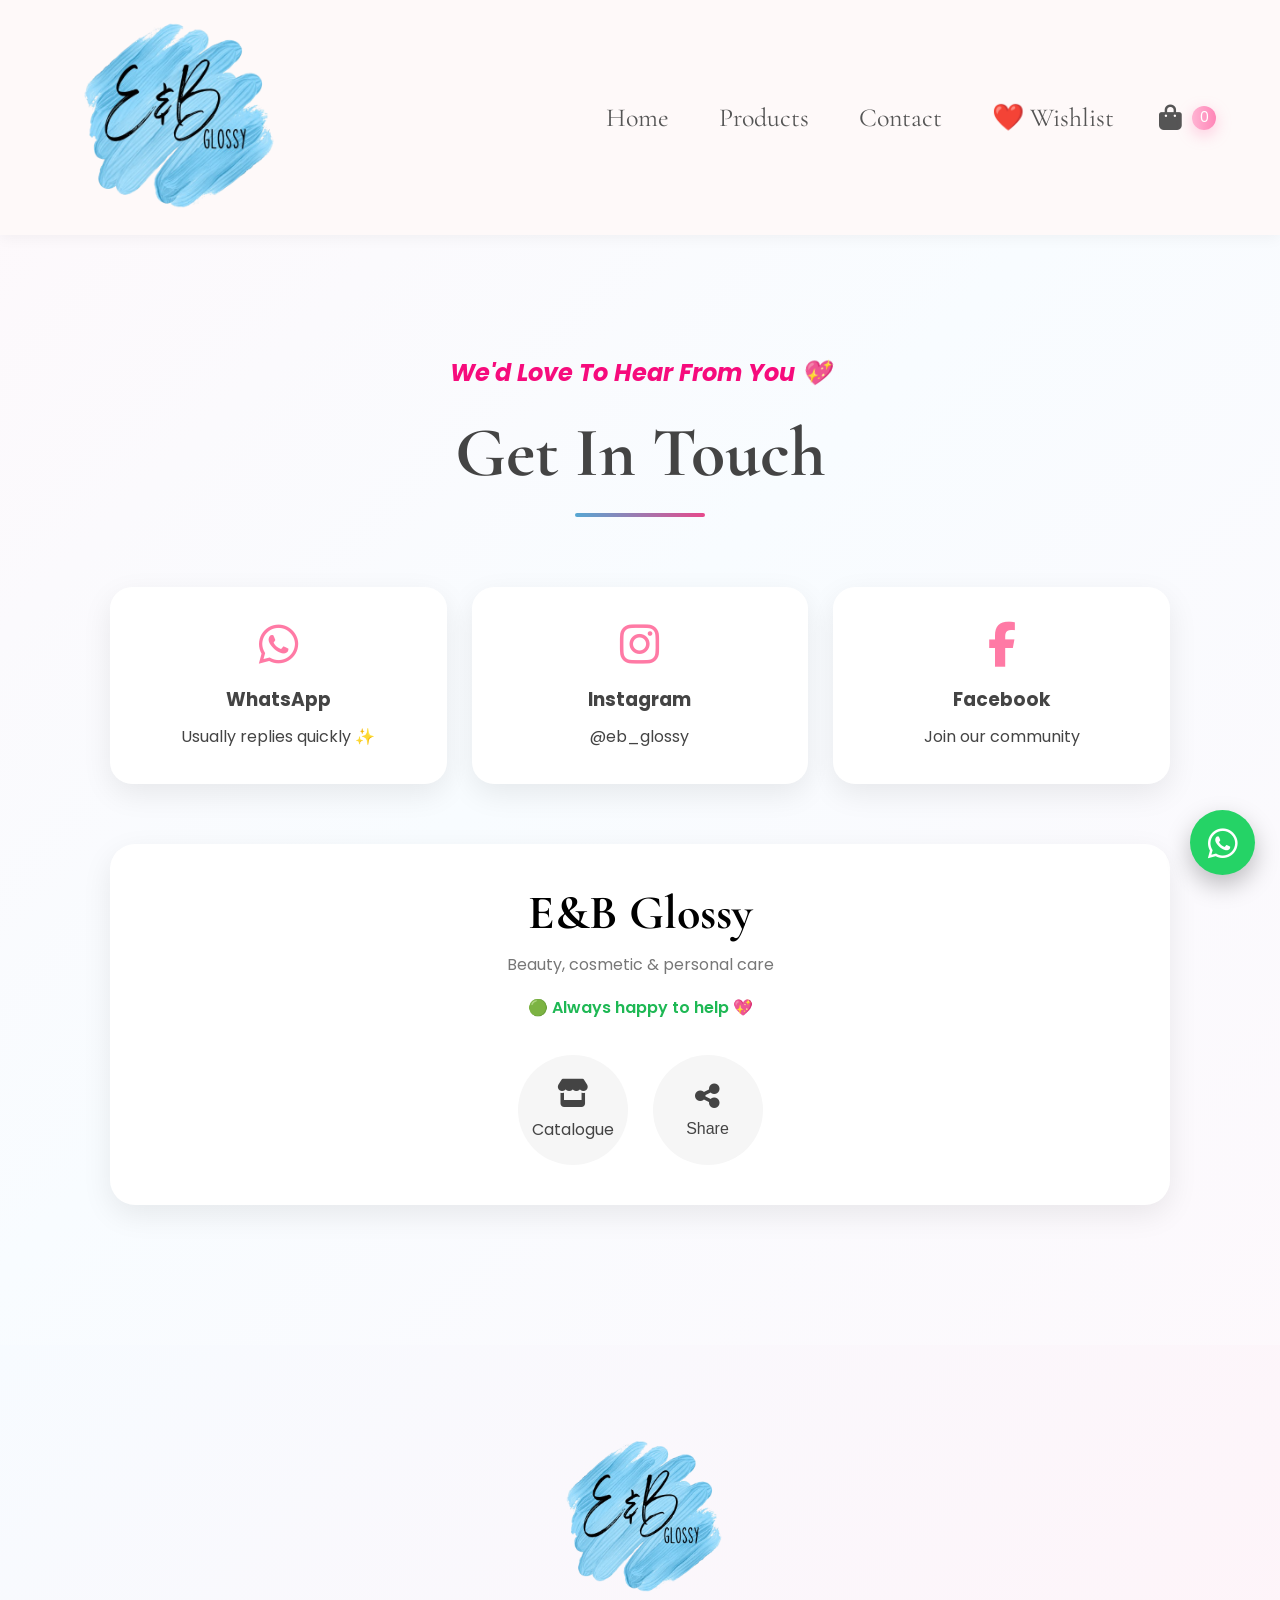
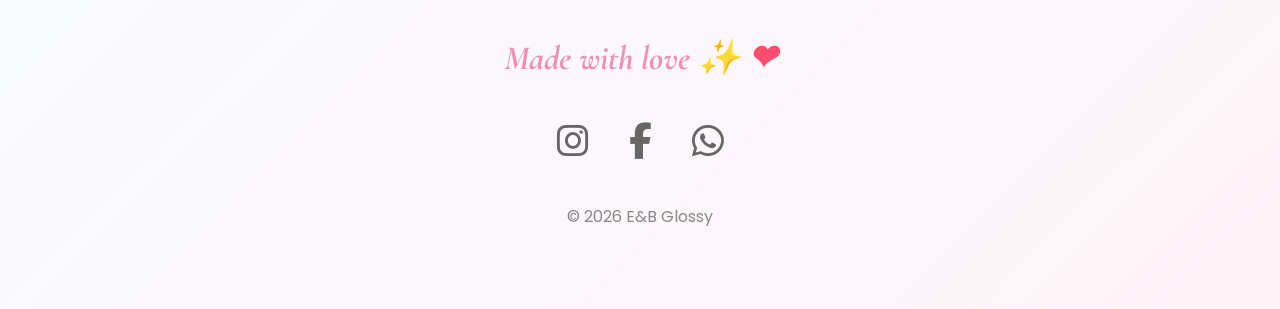
==== commit 848db6a2: "Add files via upload" ====
--- a/contact.html
+++ b/contact.html
@@ -132,7 +132,7 @@
 
 
 
-    <div class="business-card">
+    <div class="business-card scroll-reveal">
 
         <h2>E&B Glossy</h2>
 
--- a/style.css
+++ b/style.css
@@ -3357,4 +3357,941 @@
     }
 
 }
-
+/* Liquid Tint Quick View Shades */
+
+.liquidtint-swatches{
+    margin-top:15px;
+    text-align:center;
+}
+
+.liquidtint-swatches img{
+    width:200%;
+    max-width:800px;
+    border-radius:18px;
+    box-shadow:0 8px 20px rgba(177, 72, 72, 0.719);
+    transition:.3s;
+}
+
+.liquidtint-swatches img:hover{
+    transform:scale(1.02);
+}
+.liquidtint-popup .popup-image{
+    display:flex;
+    flex-direction:column;
+    align-items:center;
+    gap:20px;
+    width:48%;
+}
+
+.liquidtint-popup #popup-image{
+    width:100%;
+    max-width:400px;
+    height:300px;
+}
+
+.liquidtint-popup .liquidtint-swatches img{
+    width:100%;
+    width:350px;
+    height: 250px;
+}.liquidtint-popup{
+    width:88%;
+    max-width:1150px;
+    max-height:740px;
+}/* ============================= */
+/* CREATE YOUR OWN BOX */
+/* ============================= */
+
+.create-box-page{
+    width: 100%;
+    padding: 40px 20px 70px;
+    box-sizing: border-box;
+}
+
+/* Hero */
+
+.create-box-hero{
+    max-width: 1100px;
+    margin: 0 auto 50px;
+    display: flex;
+    align-items: center;
+    justify-content: center;
+    gap: 60px;
+}
+
+/* Box Image */
+
+.create-box-image{
+    width: 48%;
+    
+    display: flex;
+    justify-content: center;
+    align-items: center;
+}
+
+.box-image-placeholder{
+    width: 100%;
+    max-width: 450px;
+    height: 450px;
+    border-radius: 25px;
+    background: linear-gradient(135deg, #e3b6d6, #b3d8ed);
+    display: flex;
+    justify-content: center;
+    align-items: center;
+    color: #7eb9f4;
+    font-size: 18px;
+}
+
+/* Hero Content */
+
+.create-box-content{
+    width: 48%;
+}
+
+.box-small-title{
+    font-size: 25px;
+    letter-spacing: 2px;
+    color: #d98aaa;
+    font-weight: bold;
+    margin-bottom: 10px;
+}
+
+.create-box-content h1{
+    font-size: 42px;
+    margin: 0 0 18px;
+    color: #333;
+}
+
+.box-description{
+    font-size: 17px;
+    line-height: 1.7;
+    color: #666;
+    max-width: 450px;
+}
+
+.box-price{
+    display: flex;
+    align-items: center;
+    gap: 15px;
+    margin-top: 25px;
+}
+
+.old-price{
+    color: #999;
+    text-decoration: line-through;
+    font-size: 18px;
+}
+
+.offer-price{
+    color: #d86f98;
+    font-size: 30px;
+    font-weight: bold;
+}
+
+.box-save{
+    color: #d86f98;
+    font-weight: bold;
+    margin-top: 8px;
+}
+
+
+/* Builder */
+
+.box-builder{
+    max-width: 900px;
+    margin: 0 auto;
+}
+
+.box-builder h2{
+    text-align: center;
+    font-size: 30px;
+    color: #333;
+    margin-bottom: 8px;
+}
+
+.box-builder-subtitle{
+    text-align: center;
+    color: #777;
+    margin-bottom: 30px;
+}
+
+
+/* Product Items */
+
+#box-products{
+    display: flex;
+    flex-direction: column;
+    gap: 15px;
+}
+
+.box-item{
+    background: #fff;
+    border-radius: 18px;
+    padding: 20px;
+    box-shadow: 0 6px 20px rgba(0,0,0,0.08);
+    display: flex;
+    align-items: center;
+    justify-content: space-between;
+    gap: 20px;
+}
+
+.box-item-info h3{
+    margin: 0 0 5px;
+    color: #333;
+}
+
+.box-item-info p{
+    margin: 0;
+    color: #888;
+    font-size: 14px;
+}
+
+.box-item select{
+    min-width: 190px;
+    padding: 12px 15px;
+    border: 1px solid #ddd;
+    border-radius: 12px;
+    background: white;
+    font-size: 14px;
+    outline: none;
+    cursor: pointer;
+}
+
+
+/* Summary */
+
+.box-summary{
+    margin-top: 35px;
+    background: linear-gradient(135deg, #f5fbff, #fff3f8);
+    border-radius: 25px;
+    padding: 30px;
+    box-shadow: 0 8px 25px rgba(0,0,0,0.08);
+}
+
+.box-summary h2{
+    text-align: left;
+    margin-bottom: 20px;
+}
+
+#box-summary-items{
+    display: flex;
+    flex-direction: column;
+    gap: 10px;
+}
+
+.summary-item{
+    display: flex;
+    justify-content: space-between;
+    padding: 10px 0;
+    border-bottom: 1px solid rgba(0,0,0,0.06);
+}
+
+.box-total{
+    display: flex;
+    justify-content: space-between;
+    align-items: center;
+    margin-top: 20px;
+    font-size: 18px;
+}
+
+#box-total-price{
+    color: #d86f98;
+    font-size: 25px;
+}
+
+.order-box-btn{
+    width: 100%;
+    margin-top: 25px;
+    padding: 16px;
+    border: none;
+    border-radius: 14px;
+    background: #e88fb1;
+    color: white;
+    font-size: 16px;
+    font-weight: bold;
+    cursor: pointer;
+    transition: 0.3s;
+}
+
+.order-box-btn:hover{
+    transform: translateY(-2px);
+    opacity: 0.9;
+}
+
+
+/* Mobile */
+
+@media(max-width:600px){
+
+    .create-box-page{
+        padding: 25px 15px 50px;
+    }
+
+    .create-box-hero{
+        flex-direction: column;
+        gap: 25px;
+    }
+
+    .create-box-image{
+        width: 100%;
+    }
+
+    .box-image-placeholder{
+        height: 300px;
+        max-width: 330px;
+    }
+
+    .create-box-content{
+        width: 100%;
+        text-align: center;
+    }
+
+    .create-box-content h1{
+        font-size: 32px;
+    }
+
+    .box-description{
+        margin: 0 auto;
+    }
+
+    .box-price{
+        justify-content: center;
+    }
+
+    .box-item{
+        flex-direction: column;
+        text-align: center;
+    }
+
+    .box-item select{
+        width: 100%;
+    }
+
+    .box-summary{
+        padding: 22px;
+    }
+
+}/* Open Box Image */
+
+.open-box-image{
+    width: 100%;
+    max-width: 429px;
+    height: 440px;
+    cursor: pointer;
+    border-radius: 25px;
+    display: block;
+    margin: 0 auto;
+}
+.open-box-image:hover {
+    transform: scale(1.05);
+}
+
+
+/* Fixed Product */
+
+.fixed-item{
+    min-width: 160px;
+    padding: 12px 15px;
+    border-radius: 12px;
+    background: #fdf1f7;
+    color: #d86f98;
+    font-size: 14px;
+    font-weight: bold;
+    text-align: center;
+    box-sizing: border-box;
+}
+
+
+/* Selected Box Item */
+
+.box-select{
+    transition: 0.25s;
+}
+
+.box-select:focus{
+    border-color: #e88fb1;
+    box-shadow: 0 0 0 3px rgba(232,143,177,0.12);
+}
+
+
+/* Mobile */
+
+@media(max-width:600px){
+
+    .open-box-image{
+        width: 100%;
+        max-width: 330px;
+        height: 300px;
+        object-fit: contain;
+        cursor: pointer;
+    }
+    .open-box-image:hover {
+    transform: scale(1.05);
+}
+
+    .fixed-item{
+        width: 100%;
+        min-width: unset;
+        box-sizing: border-box;
+    }
+
+.box-item-left{
+    width: 100%;
+    display: flex;
+    align-items: center;
+    justify-content: flex-start;
+    text-align: left;
+}
+
+.box-product-image{
+    width: 55px;
+    height: 55px;
+}
+
+.box-item-info{
+    text-align: left;
+}
+
+.box-select{
+    width: 100%;
+}
+
+.fixed-item{
+    width: 100%;
+    min-width: unset;
+}}/* ============================= */
+/* BOX PRODUCT IMAGES */
+/* ============================= */
+
+.box-item-left{
+    display: flex;
+    align-items: center;
+    gap: 15px;
+    flex: 1;
+}
+
+.box-product-image{
+    width: 60px;
+    height: 60px;
+    object-fit: cover;
+    border-radius: 14px;
+    background: #fff;
+    padding: 4px;
+    box-sizing: border-box;
+    box-shadow: 0 4px 12px rgba(0,0,0,0.08);
+    flex-shrink: 0;
+}
+
+.box-item-info{
+    flex: 1;
+}
+
+.box-item-info h3{
+    margin: 0 0 5px;
+    color: #333;
+}
+
+.box-item-info p{
+    margin: 0;
+    color: #888;
+    font-size: 14px;
+}.box-select{
+    min-width: 160px;
+    padding: 12px 15px;
+    border: 1px solid #ddd;
+    border-radius: 12px;
+    background: #fff;
+    font-size: 14px;
+    outline: none;
+    cursor: pointer;
+    transition: 0.25s;
+}
+
+.box-select:focus{
+    border-color: #e88fb1;
+    box-shadow: 0 0 0 3px rgba(232,143,177,0.12);
+}.box-section {
+    margin: 50px auto;
+    max-width: 1100px;
+    padding: 30px;
+    text-align: center;
+}
+
+.box-section img {
+    width: 100%;
+    max-width: 600px;
+    border-radius: 20px;
+    display: block;
+    margin: 0 auto 25px;
+}
+
+.box-content h2 {
+    font-family: 'Cormorant Garamond', serif;
+    font-size: 80px;
+    margin-bottom: 10px;
+}
+
+.box-content p {
+    font-family: 'Cormorant Garamond', serif;
+    font-size: 25px;
+    margin-bottom: 30px;
+}
+
+.box-button {
+    display: inline-block;
+    padding: 17px 45px;
+    border-radius: 25px;
+    text-decoration: none;
+    font-weight: 1000;
+    font-size: 30px;
+    font-family: 'Cormorant Garamond', serif;
+    background: linear-gradient(45deg, #f3a6c8, #8dcaf2);
+    color: rgb(0, 0, 0);
+    transition: 0.3s;
+}
+
+.box-button:hover {
+    transform: scale(1.05);
+}/* ============================= */
+/* CREATE YOUR OWN BOX HOME */
+/* ============================= */
+
+.create-box-home-image{
+    display: block;
+    cursor: pointer;
+    transition: transform 0.35s ease;
+}
+
+.create-box-home-image img{
+    display: block;
+    width: 100%;
+    height: auto;
+    border-radius: 25px;
+    transition:
+        transform 0.35s ease,
+        box-shadow 0.35s ease;
+}
+
+.create-box-home-image:hover img{
+    transform: scale(1.04);
+    box-shadow:
+        0 5px 35px rgba(216,111,152,0.25);
+}@media(max-width:600px){
+
+    .create-box-home-image:hover img{
+        transform: scale(1.02);
+    }
+
+}/* ============================= */
+/* BOX PREVIEW POPUP */
+/* ============================= */
+
+.box-preview-popup{
+    display: none;
+    position: fixed;
+    inset: 0;
+    z-index: 9999;
+
+    background: rgba(25, 15, 20, 0.72);
+
+    justify-content: center;
+    align-items: center;
+
+    padding: 25px;
+    box-sizing: border-box;
+}
+
+
+.box-preview-content{
+    position: relative;
+
+    width: 90%;
+    max-width: 1050px;
+    max-height: 90vh;
+
+    background:
+        linear-gradient(
+            135deg,
+            #fff,
+            #fff5fa
+        );
+
+    border-radius: 30px;
+
+    padding: 35px;
+
+    display: flex;
+    align-items: center;
+    justify-content: center;
+
+    gap: 45px;
+
+    box-shadow:
+        0 25px 70px rgba(0,0,0,0.25);
+
+    overflow-y: auto;
+
+    animation: boxPreviewOpen 0.3s ease;
+}
+
+
+@keyframes boxPreviewOpen{
+
+    from{
+        opacity: 0;
+        transform: scale(0.92);
+    }
+
+    to{
+        opacity: 1;
+        transform: scale(1);
+    }
+
+}
+
+
+.box-preview-close{
+    position: absolute;
+
+    top: 15px;
+    right: 18px;
+
+    width: 42px;
+    height: 42px;
+
+    border: none;
+    border-radius: 50%;
+
+    background: #fce8f1;
+
+    color: #d86f98;
+
+    font-size: 28px;
+    line-height: 1;
+
+    cursor: pointer;
+
+    transition: 0.25s;
+
+    z-index: 2;
+}
+
+
+.box-preview-close:hover{
+    transform: rotate(90deg);
+    background: #f7d3e1;
+}
+
+
+.box-preview-image{
+    width: 52%;
+
+    display: flex;
+    justify-content: center;
+    align-items: center;
+}
+
+
+.box-preview-image img{
+    width: 100%;
+    max-width: 520px;
+
+    max-height: 650px;
+
+    border-radius: 29px;
+
+    box-shadow:
+        0 12px 30px rgba(0,0,0,0.12);
+}
+
+
+.box-preview-info{
+    width: 42%;
+}
+
+
+.box-preview-info h2{
+    margin: 0 0 10px;
+
+    color: #333;
+
+    font-size: 32px;
+}
+
+
+.box-preview-subtitle{
+    color: #888;
+
+    font-size: 15px;
+
+    line-height: 1.6;
+
+    margin-bottom: 25px;
+}
+
+
+.box-preview-items{
+    display: flex;
+    flex-direction: column;
+
+    gap: 12px;
+}
+
+
+.box-preview-item{
+    display: flex;
+    align-items: center;
+
+    gap: 12px;
+
+    padding: 15px 18px;
+
+    background: #fff;
+
+    border-radius: 15px;
+
+    box-shadow:
+        0 5px 15px rgba(0,0,0,0.06);
+
+    transition: 0.25s;
+}
+
+
+.box-preview-item:hover{
+    transform: translateX(5px);
+}
+
+
+.box-preview-item span{
+    font-size: 20px;
+}
+
+
+.box-preview-item strong{
+    color: #444;
+
+    font-size: 15px;
+}@media(max-width:600px){
+
+    .box-preview-popup{
+        padding: 15px;
+    }
+
+
+    .box-preview-content{
+        width: 95%;
+        max-height: 92vh;
+
+        padding: 25px 18px;
+
+        flex-direction: column;
+
+        gap: 20px;
+
+        border-radius: 25px;
+    }
+
+
+    .box-preview-image{
+        width: 100%;
+    }
+
+
+    .box-preview-image img{
+        width: 100%;
+        max-width: 320px;
+        max-height: 360px;
+    }
+
+
+    .box-preview-info{
+        width: 100%;
+        text-align: center;
+    }
+
+
+    .box-preview-info h2{
+        font-size: 28px;
+    }
+
+
+    .box-preview-subtitle{
+        font-size: 14px;
+    }
+
+
+    .box-preview-items{
+        text-align: left;
+    }
+
+
+    .box-preview-item{
+        padding: 13px 15px;
+    }
+
+
+    .box-preview-close{
+        top: 10px;
+        right: 10px;
+    }
+
+}   .box-preview-button {
+    display: inline-block;
+    margin-top: 25px;
+    padding: 12px 28px;
+    border-radius: 25px;
+    background: linear-gradient(135deg, #f6a6c9, #9ed8f5);
+    color: white;
+    text-decoration: none;
+    font-weight: 600;
+    transition: 0.3s;
+}
+
+.box-preview-button:hover {
+    transform: scale(1.05);
+}.box-preview-button {
+    display: inline-block !important;
+    margin-top: 25px;
+    padding: 12px 28px;
+    border-radius: 25px;
+    background: linear-gradient(135deg, #f6a6c9, #9ed8f5);
+    color: white !important;
+    text-decoration: none !important;
+    font-weight: 600;
+    text-align: center;
+    cursor: pointer;
+    visibility: visible !important;
+    opacity: 1 !important;
+}
+
+.box-preview-button:hover {
+    transform: scale(1.05);
+}/* HOME */
+.home-box-image {
+    width: 250px;
+    max-width: 100%;
+    height: auto;
+    display: block;
+}
+
+
+/* CREATE BOX PAGE */
+.create-box-image {
+    width: 400px;
+    max-width: 100%;
+    height: auto;
+    display: block;
+}@media (max-width: 600px) {
+
+    .home-box-image {
+        width: 200px;
+    }
+
+    .create-box-image {
+        width: 300px;
+    }
+
+}.price-container {
+    display: flex;
+    align-items: center;
+    gap: 8px;
+}
+
+.old-price {
+    text-decoration: line-through;
+    color: #888;
+    font-size: 0.9em;
+}.box-card-container {
+    position: relative;
+    max-width: 400px;
+    margin: 0 auto;
+}
+
+/* الشارة المميزة للسعر */
+.price-badge {
+    position: absolute;
+    top: -5px;
+    right: -320px;
+    background: rgba(255, 255, 255, 0.92);
+    backdrop-filter: blur(8px); /* تأثير زجاجي فخم */
+    padding: 8px 14px;
+    border-radius: 16px;
+    box-shadow: 0 12px 20px rgba(0, 0, 0, 0.15);
+    border: 3px solid rgba(224, 112, 153, 0.3);
+    z-index: 10;
+    text-align: center;
+    animation: pulse 2s infinite ease-in-out; /* حركة خفيفة لجذب الانتباه */
+}
+
+.badge-tag {
+    display: block;
+    font-size: 20px;
+    font-weight: 600;
+    color: #e07099;
+    text-transform: uppercase;
+    letter-spacing: 0.5px;
+}
+
+.badge-prices {
+    display: flex;
+    align-items: center;
+    gap: 6px;
+    margin-top: 2px;
+}
+
+.old-price {
+    font-size: 13px;
+    color: #888;
+    text-decoration: line-through;
+}
+
+.new-price {
+    font-size: 16px;
+    color: #d84b7a;
+    font-weight: 800;
+}
+
+/* أنيميشن خفيف يجذب العين */
+@keyframes pulse {
+    0% { transform: scale(1); }
+    50% { transform: scale(1.04); }
+    100% { transform: scale(1); }
+}/* ================= MOBILE OPTIMIZATION ================= */
+@media (max-width: 600px) {
+    .price-badge {
+        top: 10px;
+        right: 10px;
+        padding: 6px 10px;
+        border-radius: 12px;
+    }
+
+    .badge-tag {
+        font-size: 11px;
+        letter-spacing: 0.3px;
+        margin-bottom: 1px;
+    }
+
+    .badge-prices {
+        gap: 5px;
+    }
+
+    .old-price {
+        font-size: 11px;
+    }
+
+    .new-price {
+        font-size: 14px;
+    }
+}/* ============================= */
+/* SCROLL REVEAL */
+/* ============================= */
+
+.scroll-reveal{
+    opacity: 0;
+    transform: translateY(35px);
+    transition: opacity 0.7s ease, transform 0.7s ease;
+}
+
+.scroll-reveal.show{
+    opacity: 1;
+    transform: translateY(0);
+}
